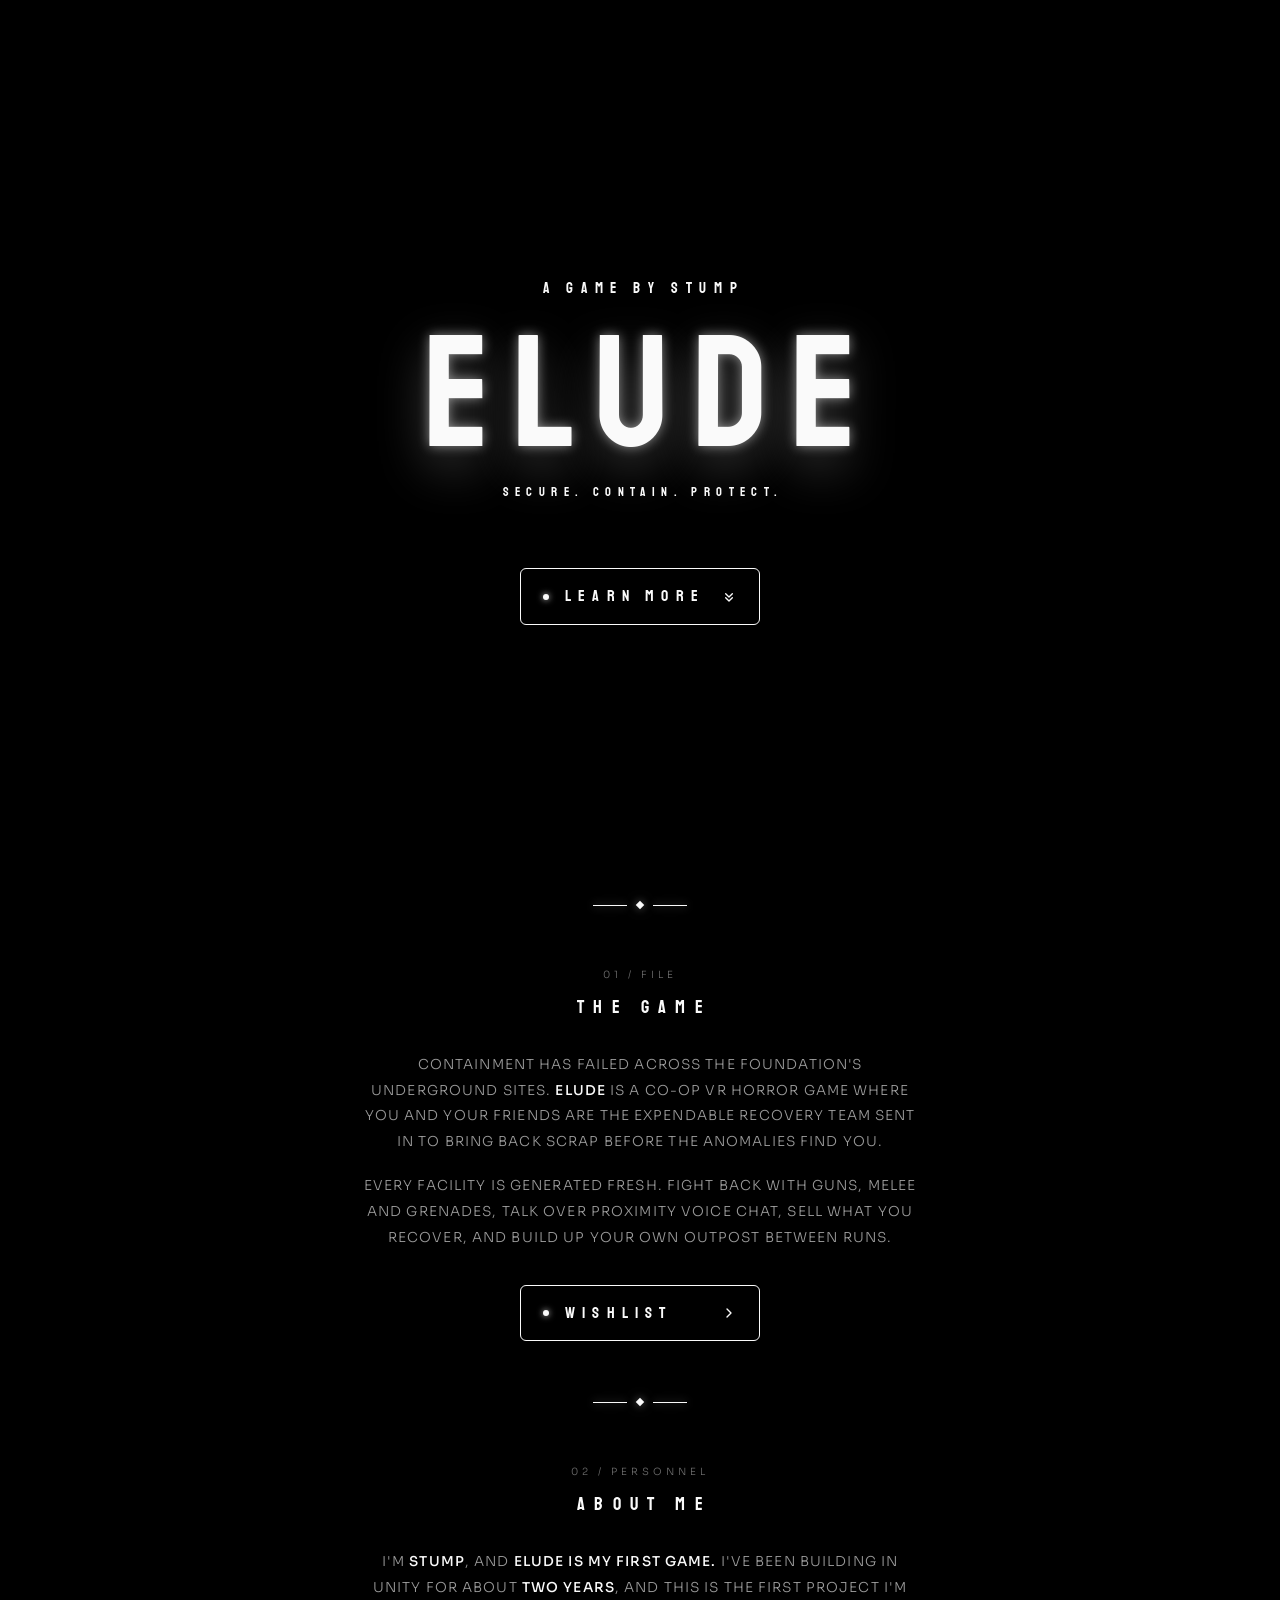
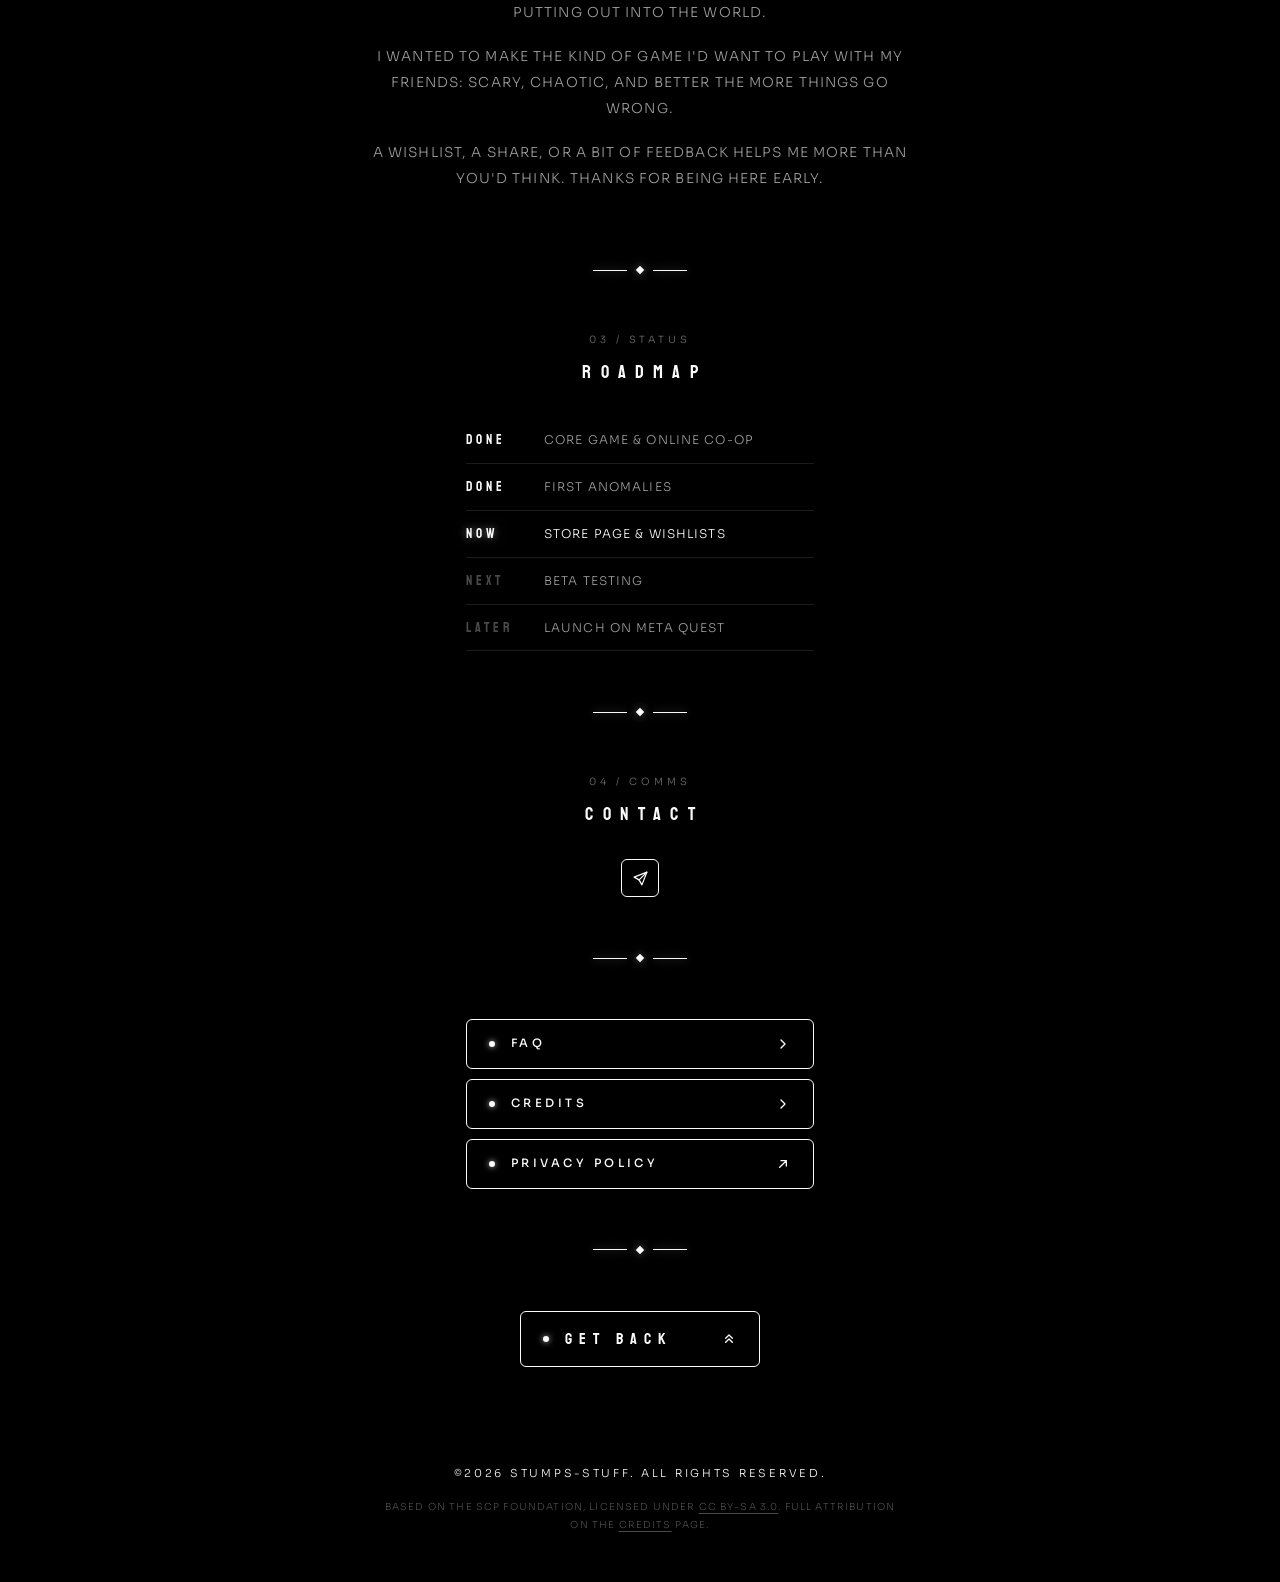
==== index.html @ 05fff713 "Add Elude website Co-Authored-By: Claude Opus 5.5 <noreply@anthropic.com>" ====
<!doctype html>
<html lang="en">
<head>
<meta charset="utf-8">
<meta name="viewport" content="width=device-width, initial-scale=1">
<title>Elude by Stump</title>
<meta name="description" content="Elude is a co-op VR horror game set in breached SCP Foundation facilities. The first game from Stump.">
<link rel="preconnect" href="https://fonts.googleapis.com">
<link rel="preconnect" href="https://fonts.gstatic.com" crossorigin>
<link href="https://fonts.googleapis.com/css2?family=Staatliches&family=Sora:wght@300;500&display=swap" rel="stylesheet">
<link rel="stylesheet" href="style.css">
</head>
<body>
<main id="top">
  <section class="hero">
    <div class="kicker display spaced">A game by Stump</div>
    <h1 class="logo display">ELUDE</h1>
    <div class="tagline display spaced">Secure. Contain. Protect.</div>
    <a class="btn" href="#about"><span class="lbl">Learn more</span>
      <svg class="down" viewBox="0 0 24 24"><path d="M7 7l5 5 5-5M7 13l5 5 5-5"/></svg>
    </a>
  </section>

  <div class="rule"><i></i></div>

  <section id="about">
    <span class="idx reveal">01 / File</span>
    <h2 class="display spaced reveal">The game</h2>
    <p class="reveal">Containment has failed across the Foundation's underground sites. <strong>Elude</strong> is a co-op VR horror game where you and your friends are the expendable recovery team sent in to bring back scrap before the anomalies find you.</p>
    <p class="reveal">Every facility is generated fresh. Fight back with guns, melee and grenades, talk over proximity voice chat, sell what you recover, and build up your own outpost between runs.</p>
    <div class="stack reveal" style="margin-top: 34px">
      <a class="btn" href="#wishlist" id="wishlist"><span class="lbl">Wishlist</span>
        <svg class="go" viewBox="0 0 24 24"><path d="M9 6l6 6-6 6"/></svg>
      </a>
    </div>
  </section>

  <div class="rule"><i></i></div>

  <section id="dev">
    <span class="idx reveal">02 / Personnel</span>
    <h2 class="display spaced reveal">About me</h2>
    <p class="reveal">I'm <strong>Stump</strong>, and <strong>Elude is my first game.</strong> I've been building in Unity for about <strong>two years</strong>, and this is the first project I'm putting out into the world.</p>
    <p class="reveal">I wanted to make the kind of game I'd want to play with my friends: scary, chaotic, and better the more things go wrong.</p>
    <p class="reveal">A wishlist, a share, or a bit of feedback helps me more than you'd think. Thanks for being here early.</p>
  </section>

  <div class="rule"><i></i></div>

  <section id="roadmap">
    <span class="idx reveal">03 / Status</span>
    <h2 class="display spaced reveal">Roadmap</h2>
    <ul class="road reveal">
      <li class="done"><span>Done</span>Core game &amp; online co-op</li>
      <li class="done"><span>Done</span>First anomalies</li>
      <li class="now"><span>Now</span>Store page &amp; wishlists</li>
      <li><span>Next</span>Beta testing</li>
      <li><span>Later</span>Launch on Meta Quest</li>
    </ul>
  </section>

  <div class="rule"><i></i></div>

  <section id="contact">
    <span class="idx reveal">04 / Comms</span>
    <h2 class="display spaced reveal">Contact</h2>
    <div class="icons reveal">
      <a class="icon" href="mailto:stumpstufff@gmail.com" aria-label="Email Stump">
        <svg viewBox="0 0 24 24"><path d="M21 3L10 14"/><path d="M21 3l-7 18-4-7-7-4z"/></svg>
      </a>
    </div>
  </section>

  <div class="rule"><i></i></div>

  <section>
    <div class="stack reveal">
      <a class="btn wide" href="faq.html"><span class="lbl">FAQ</span>
        <svg class="go" viewBox="0 0 24 24"><path d="M9 6l6 6-6 6"/></svg>
      </a>
      <a class="btn wide" href="credits.html"><span class="lbl">Credits</span>
        <svg class="go" viewBox="0 0 24 24"><path d="M9 6l6 6-6 6"/></svg>
      </a>
      <a class="btn wide" href="https://stumpstufff.github.io/elude-privacy/"><span class="lbl">Privacy policy</span>
        <svg class="out" viewBox="0 0 24 24"><path d="M7 17L17 7M9 7h8v8"/></svg>
      </a>
    </div>
  </section>

  <div class="rule"><i></i></div>

  <section>
    <a class="btn reveal" href="#top"><span class="lbl">Get back</span>
      <svg class="up" viewBox="0 0 24 24"><path d="M7 17l5-5 5 5M7 11l5-5 5 5"/></svg>
    </a>
  </section>
</main>

<footer>
  <p class="copy">&copy;<span class="yr">2026</span> Stumps-Stuff. All rights reserved.</p>
  <p class="attrib">Based on the SCP Foundation, licensed under <a href="https://creativecommons.org/licenses/by-sa/3.0/">CC BY-SA 3.0</a>. Full attribution on the <a href="credits.html">credits</a> page.</p>
</footer>

<script src="site.js"></script>
</body>
</html>
---- style.css ----
:root {
  color-scheme: dark;
  --bg: #000;
  --white: #fafafa;
  --grey: #9a9a9a;
  --dim: #4a4a4a;
  --line: #1c1c1c;
  --glow: 0 0 8px rgba(255,255,255,.45), 0 0 26px rgba(255,255,255,.18);
  --under: 0 12px 34px -10px rgba(255,255,255,.45);
}
* { box-sizing: border-box; }
html { scroll-behavior: smooth; }
body {
  margin: 0; background: var(--bg); color: var(--white);
  font: 300 14px/1.9 Sora, system-ui, sans-serif;
  text-transform: uppercase; letter-spacing: .08em;
  overflow-x: hidden;
}
a { color: inherit; text-decoration: none; }
::selection { background: var(--white); color: var(--bg); }

main { max-width: 620px; margin: 0 auto; padding: 0 16px; text-align: center; }
section { padding: 56px 0; }

.display { font-family: Staatliches, Impact, sans-serif; font-weight: 400; }
.spaced { letter-spacing: .5em; padding-left: .5em; }

/* Hero */
.hero { min-height: 100svh; display: flex; flex-direction: column; justify-content: center; align-items: center; padding: 40px 0; }
.kicker { font-size: .95rem; animation: spread 1.6s cubic-bezier(.2,.8,.2,1) both; }
.logo {
  font-size: clamp(5rem, 26vw, 10rem); line-height: .9; margin: 18px 0 14px;
  letter-spacing: .14em; padding-left: .14em;
  text-shadow: 0 0 12px rgba(255,255,255,.5), 0 18px 50px rgba(255,255,255,.28);
  animation: rise 1.4s .2s cubic-bezier(.2,.8,.2,1) both, hum 5s 2s ease-in-out infinite;
}
.tagline { font-size: .8rem; animation: spread 1.8s .5s cubic-bezier(.2,.8,.2,1) both; }
.hero .btn { margin-top: 64px; animation: rise 1s 1s both; }
@keyframes spread { from { letter-spacing: .1em; opacity: 0; } to { opacity: 1; } }
@keyframes rise { from { opacity: 0; transform: translateY(18px); filter: blur(6px); } to { opacity: 1; transform: none; filter: none; } }
@keyframes hum {
  0%, 100% { text-shadow: 0 0 12px rgba(255,255,255,.5), 0 18px 50px rgba(255,255,255,.28); }
  50% { text-shadow: 0 0 18px rgba(255,255,255,.7), 0 22px 70px rgba(255,255,255,.4); }
}

/* Divider: two lines meeting at a diamond */
.rule { display: flex; align-items: center; justify-content: center; gap: 10px; height: 10px; }
.rule::before, .rule::after {
  content: ""; width: 34px; height: 1px; background: var(--white); box-shadow: var(--glow);
  transform: scaleX(0); transition: transform .9s cubic-bezier(.2,.8,.2,1);
}
.rule::before { transform-origin: right; }
.rule::after { transform-origin: left; }
.rule i { width: 6px; height: 6px; background: var(--white); transform: rotate(45deg) scale(0); box-shadow: var(--glow); transition: transform .5s .4s cubic-bezier(.2,.8,.2,1); }
.rule.in::before, .rule.in::after { transform: scaleX(1); }
.rule.in i { transform: rotate(45deg) scale(1); }

/* Headings with a file number above them */
.idx { display: block; font-size: .62rem; letter-spacing: .4em; color: #6e6e6e; margin-bottom: 6px; }
h2 { font-size: 1.15rem; margin: 0 0 26px; }

p { margin: 0 auto 18px; color: var(--grey); font-size: .85rem; max-width: 560px; }
p strong { color: var(--white); font-weight: 500; }

/* Buttons: squared corners, a status light on the left, chevron on the right */
.btn {
  display: inline-flex; align-items: center; gap: 16px;
  min-width: 240px; padding: 12px 22px; border: 1px solid var(--white); border-radius: 6px;
  font-family: Staatliches, Impact, sans-serif; font-size: 1rem; letter-spacing: .45em;
  background: transparent; color: var(--white); cursor: pointer; position: relative;
  transition: background .3s, color .3s, box-shadow .3s;
}
.btn .lbl { flex: 1; text-align: left; }
.btn::before {
  content: ""; width: 6px; height: 6px; border-radius: 50%; background: var(--white); flex: none;
  box-shadow: 0 0 6px rgba(255,255,255,.8); animation: led 2.6s ease-in-out infinite;
}
@keyframes led { 0%, 100% { opacity: 1 } 50% { opacity: .25 } }
.btn svg { width: 16px; height: 16px; flex: none; stroke: currentColor; fill: none; stroke-width: 2; stroke-linecap: round; stroke-linejoin: round; transition: transform .3s; }
.btn:hover, .btn:focus-visible { background: var(--white); color: var(--bg); box-shadow: var(--under); outline: none; }
.btn:hover::before { background: var(--bg); box-shadow: none; }
.btn:hover svg.go { transform: translateX(4px); }
.btn:hover svg.out { transform: translate(2px, -2px); }
.btn:hover svg.down { transform: translateY(3px); }
.btn:hover svg.up { transform: translateY(-3px); }
.btn.wide { width: 100%; max-width: 348px; font-family: Sora, sans-serif; font-weight: 500; font-size: .72rem; letter-spacing: .3em; padding: 13px 22px; }
.stack { display: grid; gap: 10px; justify-items: center; }

/* Square icon buttons */
.icons { display: flex; gap: 8px; justify-content: center; }
.icon {
  width: 38px; height: 38px; border: 1px solid var(--white); border-radius: 6px;
  display: grid; place-items: center; transition: background .3s, box-shadow .3s, transform .3s;
}
.icon svg { width: 17px; height: 17px; stroke: var(--white); fill: none; stroke-width: 1.8; stroke-linecap: round; stroke-linejoin: round; transition: stroke .3s; }
.icon:hover { background: var(--white); box-shadow: var(--under); transform: rotate(-4deg); }
.icon:hover svg { stroke: var(--bg); }

/* Roadmap */
.road { list-style: none; padding: 0; margin: 0 auto; max-width: 348px; text-align: left; }
.road li { display: flex; gap: 16px; align-items: baseline; padding: 10px 0; border-bottom: 1px solid var(--line); font-size: .75rem; color: var(--grey); }
.road li span { font-family: Staatliches, Impact, sans-serif; font-size: .85rem; letter-spacing: .3em; min-width: 62px; color: var(--dim); }
.road li.done span, .road li.now span { color: var(--white); }
.road li.now { color: var(--white); }
.road li.now span { text-shadow: var(--glow); animation: hum 2.4s ease-in-out infinite; }

/* Sub pages */
.top {
  position: sticky; top: 0; z-index: 5; display: flex; justify-content: space-between; align-items: center;
  max-width: 620px; margin: 0 auto; padding: 18px 16px; background: linear-gradient(#000 70%, transparent);
}
.top a { display: inline-flex; align-items: center; gap: 8px; font-family: Staatliches, Impact, sans-serif; letter-spacing: .35em; font-size: .95rem; }
.top a svg { width: 14px; height: 14px; stroke: currentColor; fill: none; stroke-width: 2.2; stroke-linecap: round; stroke-linejoin: round; transition: transform .3s; }
.top a:hover svg { transform: translateX(-3px); }
.top .home { text-shadow: var(--glow); }
.page-head { padding: 72px 0 40px; }
.page-head h1 { font-size: clamp(2.6rem, 11vw, 4.2rem); line-height: 1; margin: 0 0 14px; letter-spacing: .14em; padding-left: .14em; text-shadow: 0 0 12px rgba(255,255,255,.45), 0 14px 40px rgba(255,255,255,.22); animation: rise 1.1s cubic-bezier(.2,.8,.2,1) both; }
.page-head p { animation: rise 1.1s .2s both; }

/* Credit list */
.credits { list-style: none; padding: 0; margin: 0 auto; max-width: 420px; text-align: left; }
.credits li { display: flex; justify-content: space-between; gap: 18px; padding: 11px 0; border-bottom: 1px solid var(--line); font-size: .74rem; }
.credits li b { font-weight: 500; color: var(--white); }
.credits li span { color: var(--grey); text-align: right; }
.credits a { text-decoration: underline; text-underline-offset: 3px; text-decoration-color: var(--dim); }
.credits a:hover { text-decoration-color: var(--white); }
.note { font-size: .7rem; color: var(--dim); margin-top: 22px; }

/* FAQ */
details { width: 100%; max-width: 420px; margin: 0 auto 10px; border: 1px solid var(--white); border-radius: 6px; text-align: left; transition: box-shadow .3s; }
details[open] { box-shadow: var(--under); }
summary {
  list-style: none; cursor: pointer; padding: 13px 20px; display: flex; justify-content: space-between; align-items: center; gap: 16px;
  font-weight: 500; font-size: .72rem; letter-spacing: .22em;
}
summary::-webkit-details-marker { display: none; }
summary svg { width: 14px; height: 14px; flex: none; stroke: var(--white); fill: none; stroke-width: 2; stroke-linecap: round; stroke-linejoin: round; transition: transform .35s; }
details[open] summary svg { transform: rotate(180deg); }
details p { padding: 0 20px; margin: 0 0 16px; font-size: .75rem; text-align: left; }

footer { text-align: center; padding: 40px 16px 48px; }
.copy { font-size: .68rem; letter-spacing: .25em; color: var(--white); margin: 0 auto 14px; }
.attrib { font-size: .6rem; letter-spacing: .12em; color: var(--dim); max-width: 520px; margin: 0 auto; }
.attrib a { text-decoration: underline; text-underline-offset: 3px; }

/* Fade up when scrolled into view */
.reveal { opacity: 0; transform: translateY(16px); transition: opacity 1s ease, transform 1s cubic-bezier(.2,.8,.2,1); }
.reveal.in { opacity: 1; transform: none; }

@media (max-width: 420px) {
  .spaced { letter-spacing: .35em; padding-left: .35em; }
  .btn { min-width: 0; letter-spacing: .35em; }
  .credits li { flex-direction: column; gap: 2px; }
  .credits li span { text-align: left; }
}
@media (prefers-reduced-motion: reduce) {
  *, *::before, *::after { animation: none !important; transition: none !important; }
  .reveal { opacity: 1; transform: none; }
  .rule::before, .rule::after { transform: none; }
  .rule i { transform: rotate(45deg); }
}
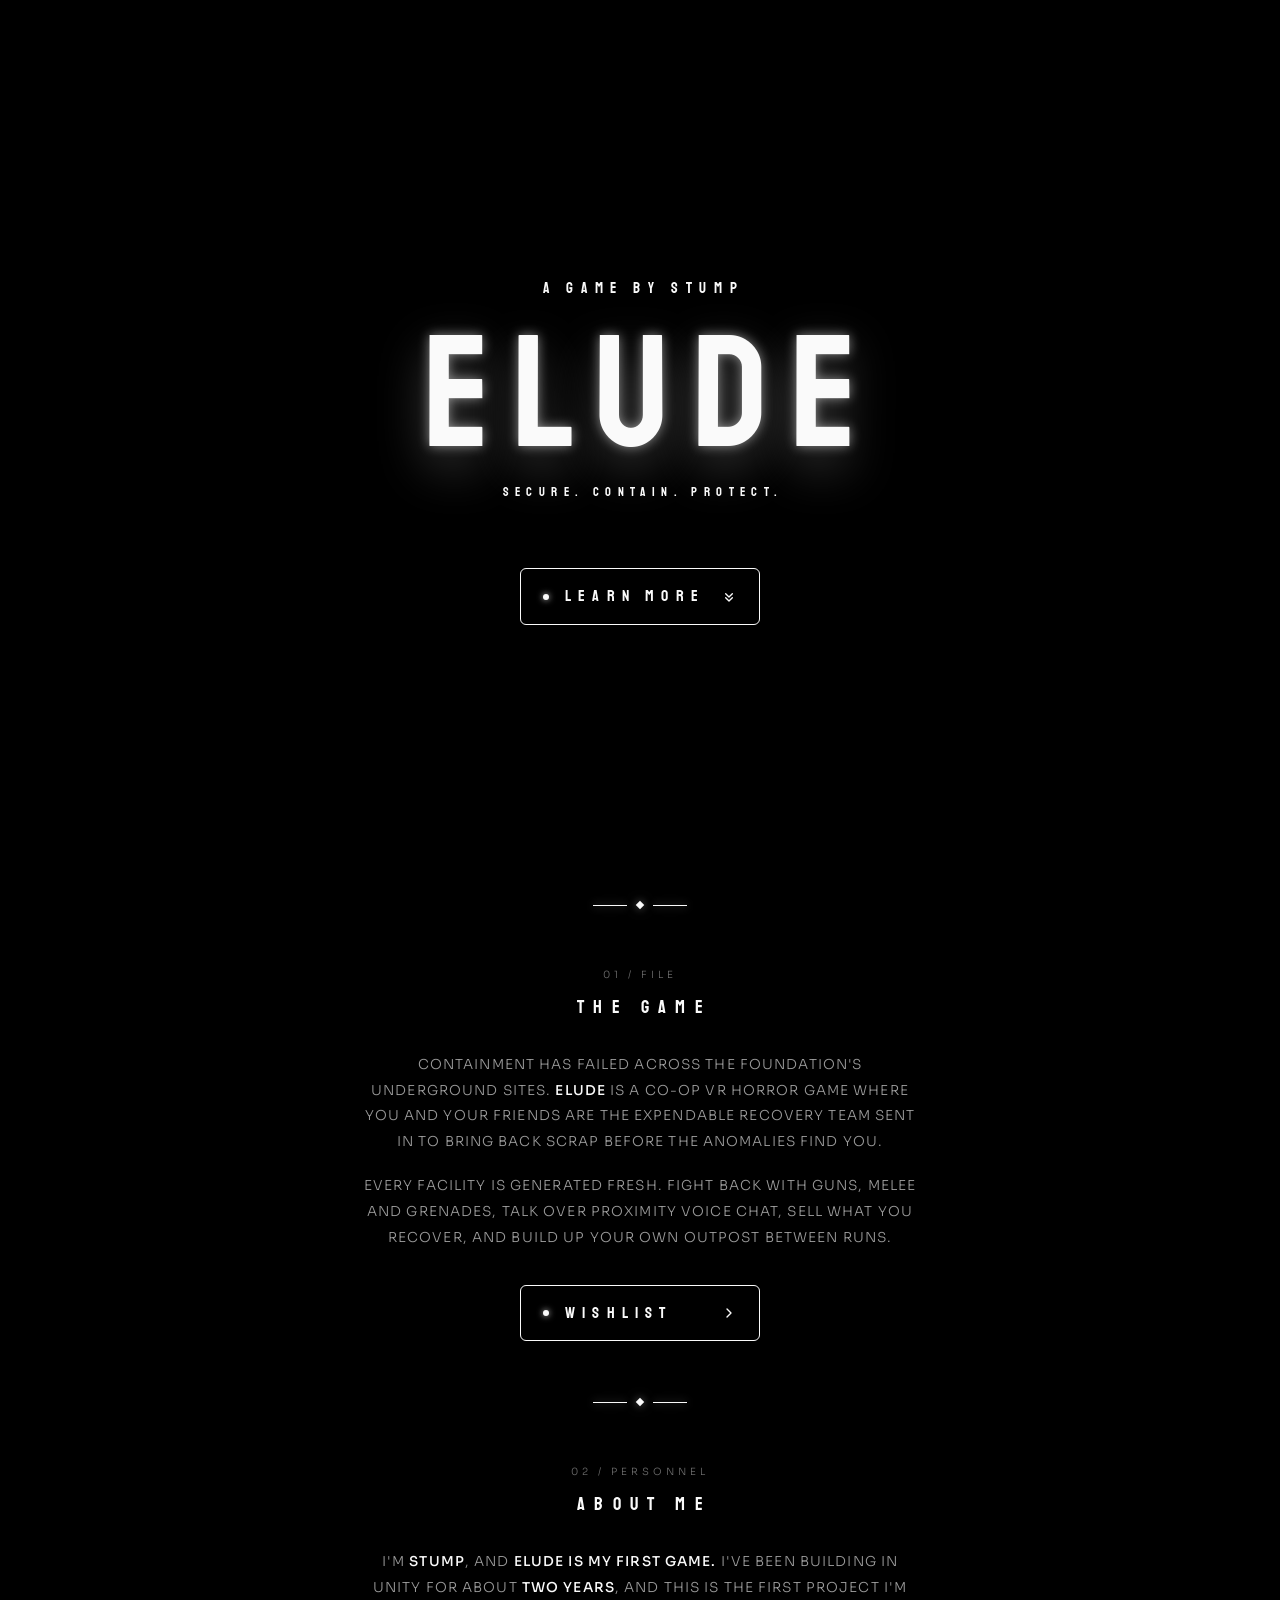
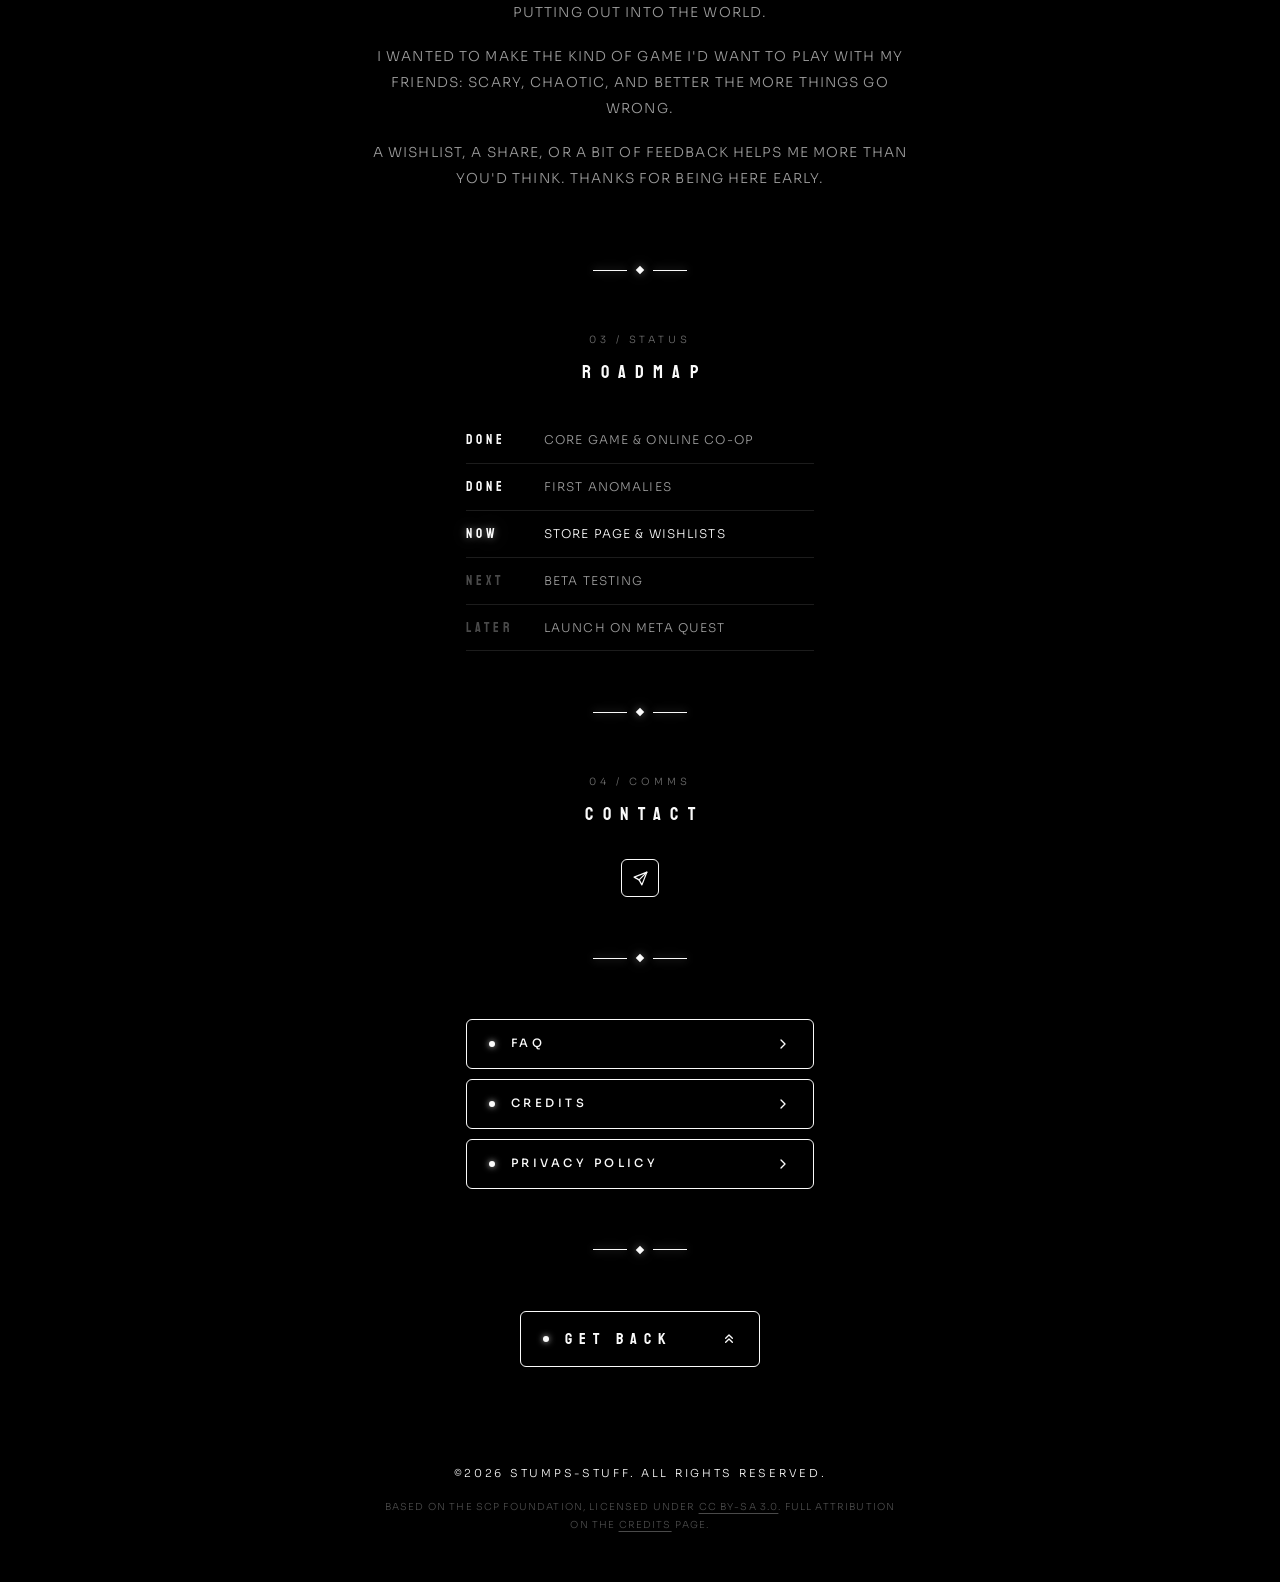
==== commit 88f48f17: "Move privacy policy onto the site Co-Authored-By: Claude Opus 5.5 <noreply@anthropic.com>" ====
--- a/index.html
+++ b/index.html
@@ -81,8 +81,8 @@
       <a class="btn wide" href="credits.html"><span class="lbl">Credits</span>
         <svg class="go" viewBox="0 0 24 24"><path d="M9 6l6 6-6 6"/></svg>
       </a>
-      <a class="btn wide" href="https://stumpstufff.github.io/elude-privacy/"><span class="lbl">Privacy policy</span>
-        <svg class="out" viewBox="0 0 24 24"><path d="M7 17L17 7M9 7h8v8"/></svg>
+      <a class="btn wide" href="privacy.html"><span class="lbl">Privacy policy</span>
+        <svg class="go" viewBox="0 0 24 24"><path d="M9 6l6 6-6 6"/></svg>
       </a>
     </div>
   </section>
--- a/style.css
+++ b/style.css
@@ -138,6 +138,20 @@
 details[open] summary svg { transform: rotate(180deg); }
 details p { padding: 0 20px; margin: 0 0 16px; font-size: .75rem; text-align: left; }
 
+/* Long legal text: normal case so it stays readable */
+.legal { text-align: left; text-transform: none; letter-spacing: .01em; padding: 40px 0; }
+.legal h2 { font-size: 1.1rem; letter-spacing: .25em; margin: 36px 0 12px; color: var(--white); }
+.legal p, .legal li { font-size: .88rem; color: var(--grey); max-width: none; margin: 0 0 14px; }
+.legal ul { padding-left: 20px; margin: 0 0 14px; }
+.legal li { margin-bottom: 8px; }
+.legal a { color: var(--white); text-decoration: underline; text-underline-offset: 3px; text-decoration-color: var(--dim); }
+.legal a:hover { text-decoration-color: var(--white); }
+.legal .wrap { overflow-x: auto; margin: 0 0 16px; }
+.legal table { width: 100%; border-collapse: collapse; font-size: .8rem; }
+.legal th, .legal td { text-align: left; vertical-align: top; padding: 9px 8px; border-bottom: 1px solid var(--line); }
+.legal th { color: var(--white); font-weight: 500; }
+.legal td { color: var(--grey); }
+
 footer { text-align: center; padding: 40px 16px 48px; }
 .copy { font-size: .68rem; letter-spacing: .25em; color: var(--white); margin: 0 auto 14px; }
 .attrib { font-size: .6rem; letter-spacing: .12em; color: var(--dim); max-width: 520px; margin: 0 auto; }
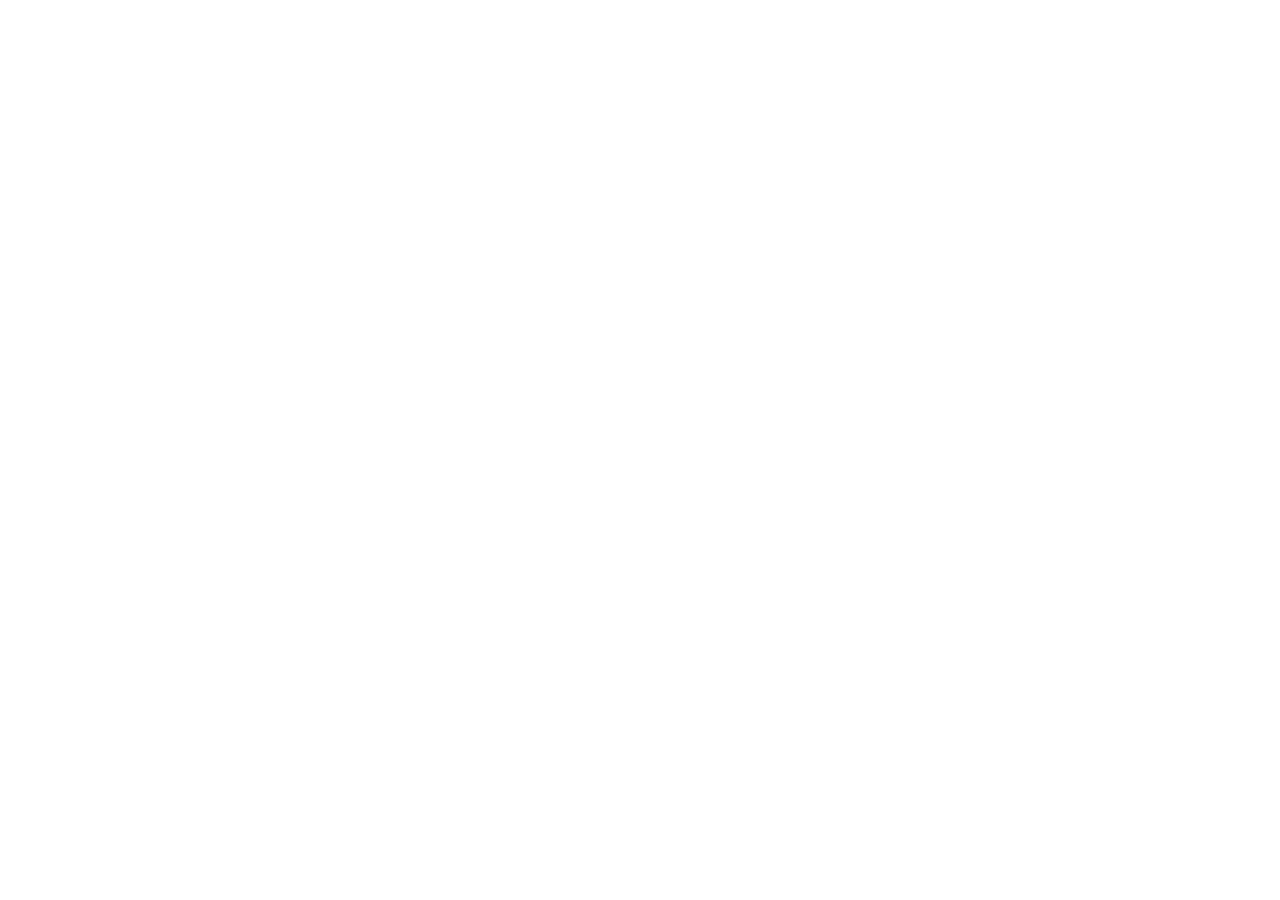
==== commit 6582af1a: "Redirect to stumpstuff.netlify.app Co-Authored-By: Claude Opus 5.5 <noreply@anthropic.com>" ====
--- a/index.html
+++ b/index.html
@@ -2,105 +2,11 @@
 <html lang="en">
 <head>
 <meta charset="utf-8">
-<meta name="viewport" content="width=device-width, initial-scale=1">
-<title>Elude by Stump</title>
-<meta name="description" content="Elude is a co-op VR horror game set in breached SCP Foundation facilities. The first game from Stump.">
-<link rel="preconnect" href="https://fonts.googleapis.com">
-<link rel="preconnect" href="https://fonts.gstatic.com" crossorigin>
-<link href="https://fonts.googleapis.com/css2?family=Staatliches&family=Sora:wght@300;500&display=swap" rel="stylesheet">
-<link rel="stylesheet" href="style.css">
+<title>Elude has moved</title>
+<link rel="canonical" href="https://stumpstuff.netlify.app/">
+<meta http-equiv="refresh" content="0; url=https://stumpstuff.netlify.app/">
+<script>location.replace("https://stumpstuff.netlify.app/" + location.hash);</script>
+<style>body{margin:0;background:#000;color:#fafafa;font:14px/1.8 system-ui,sans-serif;display:grid;place-items:center;min-height:100vh;text-align:center}a{color:#fafafa}</style>
 </head>
-<body>
-<main id="top">
-  <section class="hero">
-    <div class="kicker display spaced">A game by Stump</div>
-    <h1 class="logo display">ELUDE</h1>
-    <div class="tagline display spaced">Secure. Contain. Protect.</div>
-    <a class="btn" href="#about"><span class="lbl">Learn more</span>
-      <svg class="down" viewBox="0 0 24 24"><path d="M7 7l5 5 5-5M7 13l5 5 5-5"/></svg>
-    </a>
-  </section>
-
-  <div class="rule"><i></i></div>
-
-  <section id="about">
-    <span class="idx reveal">01 / File</span>
-    <h2 class="display spaced reveal">The game</h2>
-    <p class="reveal">Containment has failed across the Foundation's underground sites. <strong>Elude</strong> is a co-op VR horror game where you and your friends are the expendable recovery team sent in to bring back scrap before the anomalies find you.</p>
-    <p class="reveal">Every facility is generated fresh. Fight back with guns, melee and grenades, talk over proximity voice chat, sell what you recover, and build up your own outpost between runs.</p>
-    <div class="stack reveal" style="margin-top: 34px">
-      <a class="btn" href="#wishlist" id="wishlist"><span class="lbl">Wishlist</span>
-        <svg class="go" viewBox="0 0 24 24"><path d="M9 6l6 6-6 6"/></svg>
-      </a>
-    </div>
-  </section>
-
-  <div class="rule"><i></i></div>
-
-  <section id="dev">
-    <span class="idx reveal">02 / Personnel</span>
-    <h2 class="display spaced reveal">About me</h2>
-    <p class="reveal">I'm <strong>Stump</strong>, and <strong>Elude is my first game.</strong> I've been building in Unity for about <strong>two years</strong>, and this is the first project I'm putting out into the world.</p>
-    <p class="reveal">I wanted to make the kind of game I'd want to play with my friends: scary, chaotic, and better the more things go wrong.</p>
-    <p class="reveal">A wishlist, a share, or a bit of feedback helps me more than you'd think. Thanks for being here early.</p>
-  </section>
-
-  <div class="rule"><i></i></div>
-
-  <section id="roadmap">
-    <span class="idx reveal">03 / Status</span>
-    <h2 class="display spaced reveal">Roadmap</h2>
-    <ul class="road reveal">
-      <li class="done"><span>Done</span>Core game &amp; online co-op</li>
-      <li class="done"><span>Done</span>First anomalies</li>
-      <li class="now"><span>Now</span>Store page &amp; wishlists</li>
-      <li><span>Next</span>Beta testing</li>
-      <li><span>Later</span>Launch on Meta Quest</li>
-    </ul>
-  </section>
-
-  <div class="rule"><i></i></div>
-
-  <section id="contact">
-    <span class="idx reveal">04 / Comms</span>
-    <h2 class="display spaced reveal">Contact</h2>
-    <div class="icons reveal">
-      <a class="icon" href="mailto:stumpstufff@gmail.com" aria-label="Email Stump">
-        <svg viewBox="0 0 24 24"><path d="M21 3L10 14"/><path d="M21 3l-7 18-4-7-7-4z"/></svg>
-      </a>
-    </div>
-  </section>
-
-  <div class="rule"><i></i></div>
-
-  <section>
-    <div class="stack reveal">
-      <a class="btn wide" href="faq.html"><span class="lbl">FAQ</span>
-        <svg class="go" viewBox="0 0 24 24"><path d="M9 6l6 6-6 6"/></svg>
-      </a>
-      <a class="btn wide" href="credits.html"><span class="lbl">Credits</span>
-        <svg class="go" viewBox="0 0 24 24"><path d="M9 6l6 6-6 6"/></svg>
-      </a>
-      <a class="btn wide" href="privacy.html"><span class="lbl">Privacy policy</span>
-        <svg class="go" viewBox="0 0 24 24"><path d="M9 6l6 6-6 6"/></svg>
-      </a>
-    </div>
-  </section>
-
-  <div class="rule"><i></i></div>
-
-  <section>
-    <a class="btn reveal" href="#top"><span class="lbl">Get back</span>
-      <svg class="up" viewBox="0 0 24 24"><path d="M7 17l5-5 5 5M7 11l5-5 5 5"/></svg>
-    </a>
-  </section>
-</main>
-
-<footer>
-  <p class="copy">&copy;<span class="yr">2026</span> Stumps-Stuff. All rights reserved.</p>
-  <p class="attrib">Based on the SCP Foundation, licensed under <a href="https://creativecommons.org/licenses/by-sa/3.0/">CC BY-SA 3.0</a>. Full attribution on the <a href="credits.html">credits</a> page.</p>
-</footer>
-
-<script src="site.js"></script>
-</body>
+<body><p>Elude has moved to <a href="https://stumpstuff.netlify.app/">https://stumpstuff.netlify.app/</a></p></body>
 </html>
